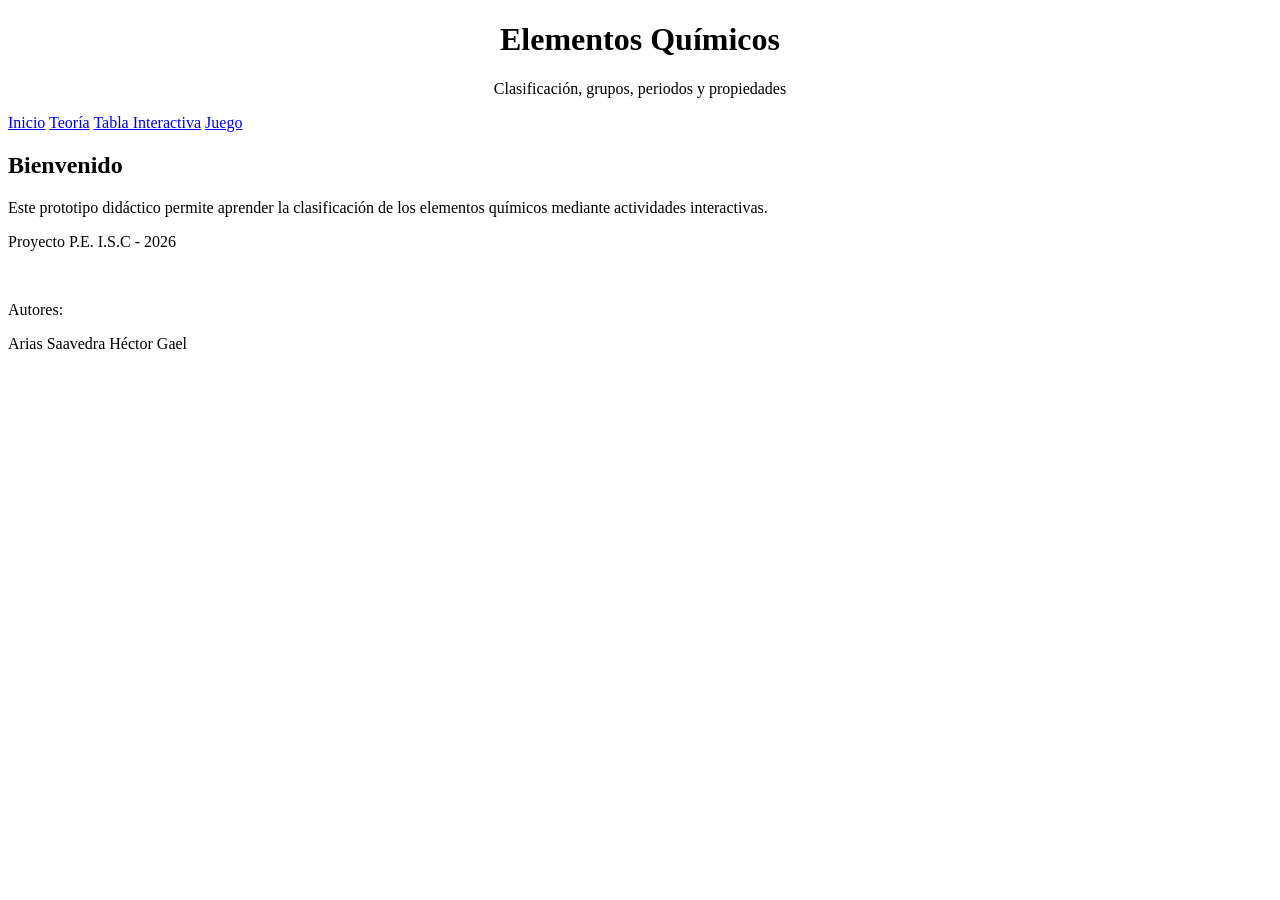
==== index.html @ b736a36b "Add files via upload" ====
<!DOCTYPE html>
<html lang="en">
<head>
    <meta charset="UTF-8">
    <meta name="viewport" content="width=device-width, initial-scale=1.0">
    <meta name="Author" content="Hector Gael Arias Saavedra">
    <meta name="Escuela" content="ITESA">

    <title>Prototipo</title>
    <link rel="stylesheet" href="css/estilos.css">
</head>
<body>
    <center>
        
            <header>
                <h1>Elementos Químicos</h1>
                <p>Clasificación, grupos, periodos y propiedades</p>
            </header>
        
    </center>
    
    

    <nav class="menu">
        <a href="#">Inicio</a>
        <a href="teoria.html">Teoría</a>
        <a href="#">Tabla Interactiva</a>
        <a href="juego.html">Juego</a>
    </nav>

    <section class="contenido">
        <h2>Bienvenido</h2>
        <p>
            Este prototipo didáctico permite aprender la clasificación
            de los elementos químicos mediante actividades interactivas.
        </p>
    </section>

    <footer>
        <p>Proyecto P.E. I.S.C - 2026</p>
        <br>
        <p>Autores:</p>
        <p>Arias Saavedra Héctor Gael</p>
        <p></p>
    </footer>

</body>
</html>
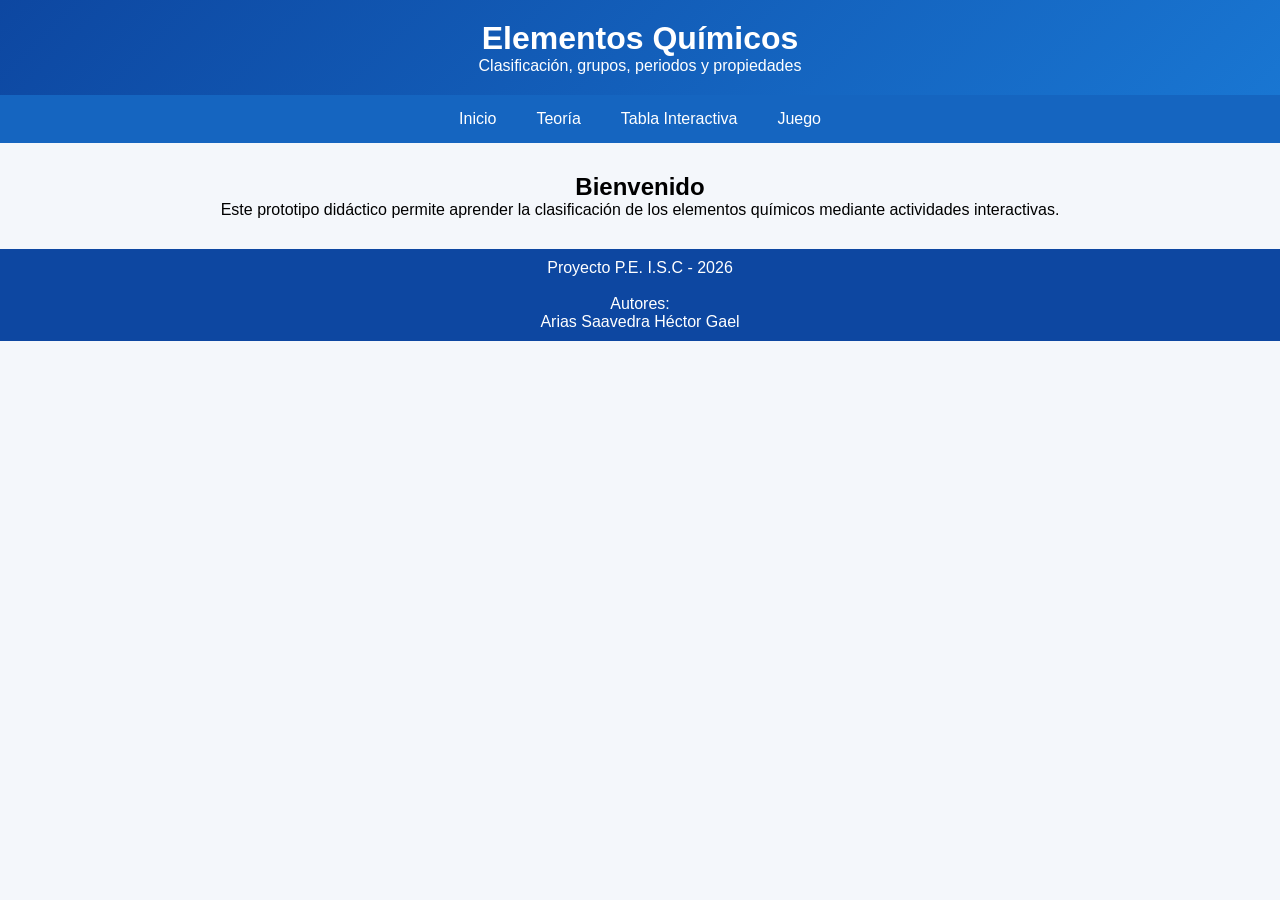
==== commit 7e0a7655: "Fix navigation link for interactive table" ====
--- a/index.html
+++ b/index.html
@@ -24,7 +24,7 @@
     <nav class="menu">
         <a href="#">Inicio</a>
         <a href="teoria.html">Teoría</a>
-        <a href="#">Tabla Interactiva</a>
+        <a href="tabla.html">Tabla Interactiva</a>
         <a href="juego.html">Juego</a>
     </nav>
 
@@ -46,3 +46,4 @@
 
 </body>
 </html>
+
--- a/css/estilos.css
+++ b/css/estilos.css
@@ -0,0 +1,143 @@
+* {
+    margin: 0;
+    padding: 0;
+    box-sizing: border-box;
+}
+
+body {
+    font-family: 'Segoe UI', sans-serif;
+    background-color: #f4f7fb;
+}
+
+/* HEADER */
+header {
+    background: linear-gradient(135deg, #0d47a1, #1976d2);
+    background-color: #1565c0;
+    color: white;
+    text-align: center;
+    padding: 20px;
+}
+
+
+
+/* MENÚ */
+.menu {
+    display: flex;
+    justify-content: center;
+    background-color: #1565c0;
+    flex-wrap: wrap;
+}
+
+.menu a {
+    color: white;
+    text-decoration: none;
+    padding: 15px 20px;
+    transition: 0.3s;
+}
+
+.menu a:hover {
+    background-color: #0d47a1;
+}
+
+/* CONTENIDO */
+.contenido {
+    padding: 30px;
+    text-align: center;
+}
+
+/* FOOTER */
+footer {
+    background-color: #0d47a1;
+    color: white;
+    text-align: center;
+    padding: 10px;
+}
+
+/* 📱 RESPONSIVE PARA CELULAR */
+@media (max-width: 768px) {
+
+    .menu {
+        flex-direction: column;
+        align-items: center;
+    }
+
+    .menu a {
+        width: 100%;
+        text-align: center;
+        border-top: 1px solid rgba(255,255,255,0.2);
+    }
+
+    header h1 {
+        font-size: 22px;
+    }
+
+    .contenido {
+        padding: 15px;
+    }
+}
+
+
+.intro {
+    padding: 20px;
+    text-align: center;
+}
+
+/* TABLA */
+.tabla-grid {
+    display: grid;
+    grid-template-columns: repeat(18, 60px);
+    grid-template-rows: repeat(7, 60px);
+    gap: 4px;
+    justify-content: center;
+}
+
+.elemento {
+    padding: 8px;
+    border-radius: 6px;
+    text-align: center;
+    font-size: 11px;
+    cursor: pointer;
+    transition: 0.3s;
+}
+
+.elemento:hover {
+    transform: scale(1.1);
+}
+
+/* COLORES POR TIPO */
+.metal-alcalinoterreo { background: #2196f3; color: white; }
+.metal-alcalino { background: #17ca52; color: white; }
+.no-metal { background: #4caf50; color: white; }
+.metaloide { background: #ffc107; color: black; }
+.gas-noble { background: #9c27b0; color: white; }
+
+/* MODAL */
+.modal {
+    display: none;
+    position: fixed;
+    width: 100%;
+    height: 100%;
+    background: rgba(0,0,0,0.6);
+    top: 0;
+    left: 0;
+}
+
+.modal-content {
+    background: white;
+    padding: 20px;
+    margin: 10% auto;
+    width: 90%;
+    max-width: 400px;
+    border-radius: 10px;
+}
+
+/* 📱 RESPONSIVE */
+@media (max-width: 768px) {
+   .tabla-grid {
+        display: grid;
+        grid-template-columns: repeat(18, 60px);
+        grid-template-rows: repeat(7, 60px);
+        gap: 4px;
+        justify-content: center;
+    }
+}
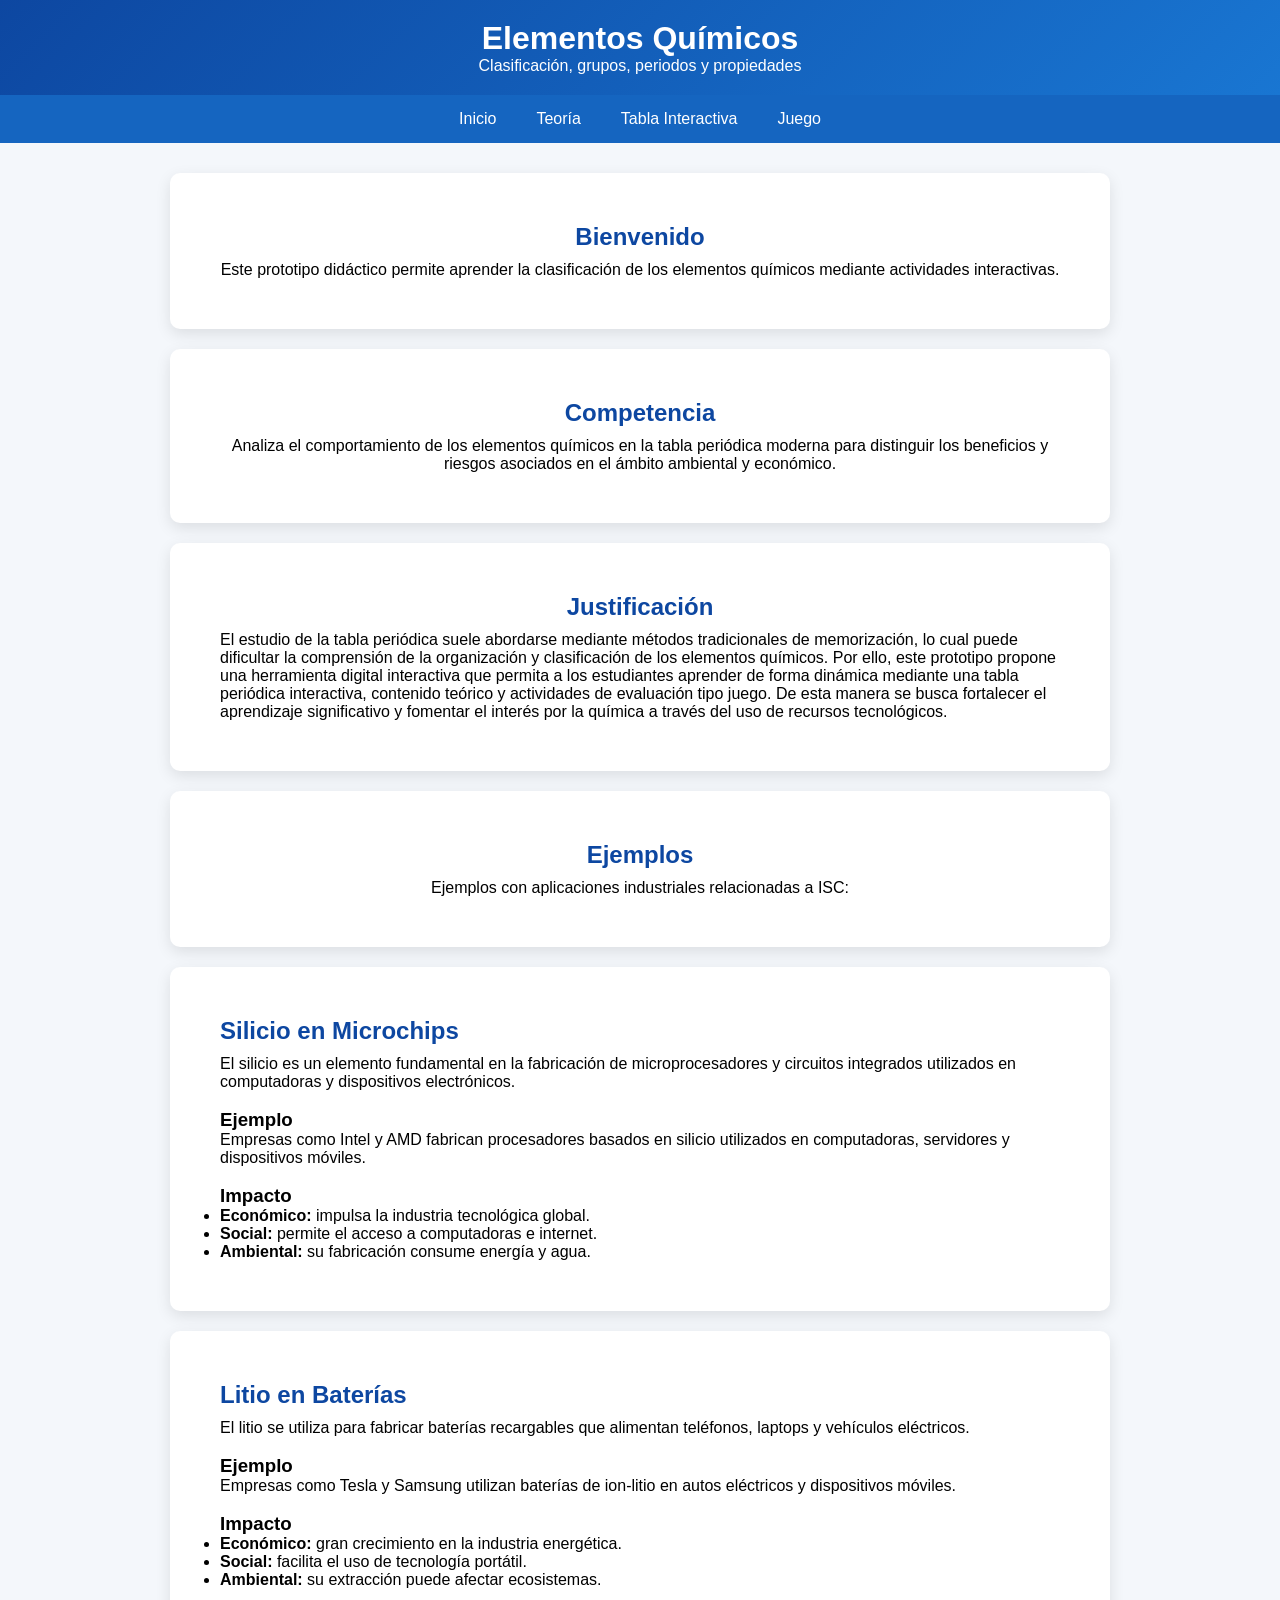
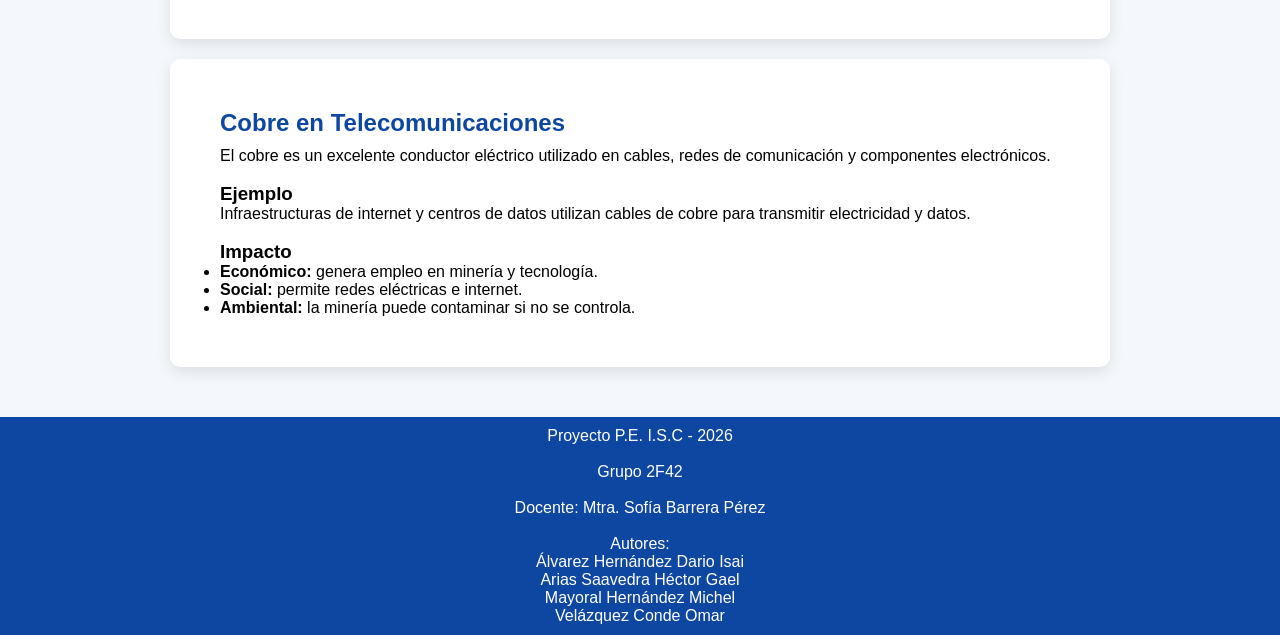
==== commit 349860bd: "Update index.html" ====
--- a/index.html
+++ b/index.html
@@ -28,22 +28,127 @@
         <a href="juego.html">Juego</a>
     </nav>
 
-    <section class="contenido">
-        <h2>Bienvenido</h2>
+<section class="teoria-container">
+        <div class="card">
+            <center>
+            <h2>Bienvenido</h2>
+            <p>
+                Este prototipo didáctico permite aprender la clasificación
+                de los elementos químicos mediante actividades interactivas.
+            </p>
+        </div>
+
+
+         <div class="card">
+            <center>
+            <h2>Competencia</h2>
+            <p>
+                Analiza el comportamiento  de los elementos  químicos en la tabla periódica moderna  para distinguir  los beneficios  y riesgos asociados en el ámbito ambiental y económico.
+            </p>
+        </div>
+
+        <div class="card">
+            <center>
+            <h2>Justificación</h2>
+            </center>
+            <p>
+            El estudio de la tabla periódica suele abordarse mediante métodos tradicionales de memorización, lo cual puede dificultar la comprensión de la organización y clasificación de los elementos químicos. Por ello, este prototipo propone una herramienta digital interactiva que permita a los estudiantes aprender de forma dinámica mediante una tabla periódica interactiva, contenido teórico y actividades de evaluación tipo juego. De esta manera se busca fortalecer el aprendizaje significativo y fomentar el interés por la química a través del uso de recursos tecnológicos.            </p>
+        </div>
+
+
+        <div class="card">
+            <center>
+            <h2>Ejemplos</h2>
+            <p>
+                Ejemplos con aplicaciones industriales relacionadas a ISC:
+            </p>
+        </div>
+
+    <div class="card">
+        <h2>Silicio en Microchips</h2>
         <p>
-            Este prototipo didáctico permite aprender la clasificación
-            de los elementos químicos mediante actividades interactivas.
-        </p>
+            El silicio es un elemento fundamental en la fabricación de
+            microprocesadores y circuitos integrados utilizados en computadoras
+            y dispositivos electrónicos.
+        </p><br>
+
+        <h3>Ejemplo</h3>
+        <p>
+            Empresas como Intel y AMD fabrican procesadores basados en silicio
+            utilizados en computadoras, servidores y dispositivos móviles.
+        </p><br>
+
+        <h3>Impacto</h3>
+        <ul>
+            <li><b>Económico:</b> impulsa la industria tecnológica global.</li>
+            <li><b>Social:</b> permite el acceso a computadoras e internet.</li>
+            <li><b>Ambiental:</b> su fabricación consume energía y agua.</li>
+        </ul>
+    </div>
+
+    <div class="card">
+        <h2>Litio en Baterías</h2>
+        <p>
+            El litio se utiliza para fabricar baterías recargables que
+            alimentan teléfonos, laptops y vehículos eléctricos.
+        </p><br>
+
+        <h3>Ejemplo</h3>
+        <p>
+            Empresas como Tesla y Samsung utilizan baterías de ion-litio
+            en autos eléctricos y dispositivos móviles.
+        </p><br>
+
+        <h3>Impacto</h3>
+        <ul>
+            <li><b>Económico:</b> gran crecimiento en la industria energética.</li>
+            <li><b>Social:</b> facilita el uso de tecnología portátil.</li>
+            <li><b>Ambiental:</b> su extracción puede afectar ecosistemas.</li>
+        </ul>
+    </div>
+
+    <div class="card">
+        
+        <h2>Cobre en Telecomunicaciones</h2>
+        <p>
+            El cobre es un excelente conductor eléctrico utilizado en
+            cables, redes de comunicación y componentes electrónicos.
+        </p><br>
+
+        <h3>Ejemplo</h3>
+        <p>
+            Infraestructuras de internet y centros de datos utilizan
+            cables de cobre para transmitir electricidad y datos.
+        </p><br>
+
+        <h3>Impacto</h3>
+        <ul>
+            <li><b>Económico:</b> genera empleo en minería y tecnología.</li>
+            <li><b>Social:</b> permite redes eléctricas e internet.</li>
+            <li><b>Ambiental:</b> la minería puede contaminar si no se controla.</li>
+        </ul>
+    </div>
+
+
+
+
     </section>
+    
 
     <footer>
         <p>Proyecto P.E. I.S.C - 2026</p>
         <br>
+        <p>Grupo 2F42</p>
+        <br>
+        <p>Docente: Mtra. Sofía Barrera Pérez</p>
+        <br>
         <p>Autores:</p>
+        <p>Álvarez Hernández Dario Isai</p>
         <p>Arias Saavedra Héctor Gael</p>
+        <p>Mayoral Hernández Michel</p>
+        <p>Velázquez Conde Omar</p>
         <p></p>
     </footer>
 
 </body>
 </html>
-
--- a/css/estilos.css
+++ b/css/estilos.css
@@ -12,13 +12,10 @@
 /* HEADER */
 header {
     background: linear-gradient(135deg, #0d47a1, #1976d2);
-    background-color: #1565c0;
     color: white;
     text-align: center;
     padding: 20px;
 }
-
-
 
 /* MENÚ */
 .menu {
@@ -53,63 +50,71 @@
     padding: 10px;
 }
 
-/* 📱 RESPONSIVE PARA CELULAR */
-@media (max-width: 768px) {
-
-    .menu {
-        flex-direction: column;
-        align-items: center;
-    }
-
-    .menu a {
-        width: 100%;
-        text-align: center;
-        border-top: 1px solid rgba(255,255,255,0.2);
-    }
-
-    header h1 {
-        font-size: 22px;
-    }
-
-    .contenido {
-        padding: 15px;
-    }
-}
-
-
 .intro {
     padding: 20px;
     text-align: center;
 }
 
-/* TABLA */
+/* TABLA PERIÓDICA */
+
+/* Contenedor con scroll horizontal */
+.tabla-contenedor {
+    width: 100%;
+    overflow-x: auto;
+    padding: 20px 0;
+}
+
+/* Mantener forma real SIEMPRE */
 .tabla-grid {
     display: grid;
-    grid-template-columns: repeat(18, 60px);
-    grid-template-rows: repeat(7, 60px);
-    gap: 4px;
-    justify-content: center;
-}
-
+    grid-template-columns: 40px repeat(18, 70px);
+    grid-template-rows: 40px repeat(7, 70px) 30px repeat(2, 70px);
+    gap: 6px;
+    min-width: 1300px;
+    justify-content: start;
+}
+
+
+/* Elementos */
 .elemento {
-    padding: 8px;
-    border-radius: 6px;
-    text-align: center;
-    font-size: 11px;
+    padding: 6px;
+    border-radius: 8px;
+    text-align: center;
+    font-size: 12px;
     cursor: pointer;
     transition: 0.3s;
+    display: flex;
+    flex-direction: column;
+    justify-content: center;
 }
 
 .elemento:hover {
-    transform: scale(1.1);
+    transform: scale(1.08);
 }
 
 /* COLORES POR TIPO */
-.metal-alcalinoterreo { background: #2196f3; color: white; }
-.metal-alcalino { background: #17ca52; color: white; }
-.no-metal { background: #4caf50; color: white; }
-.metaloide { background: #ffc107; color: black; }
-.gas-noble { background: #9c27b0; color: white; }
+/*Parar teoria*/
+.metal{ background: green; color: white;}
+.no-metal { background: #ed6928; color: rgb(0, 0, 0); }
+.metaloide { background: #af2828; color: white }
+
+
+
+
+
+/*Para la tabla*/
+
+.metal-alcalino { background: #110747; color: white; }
+.metal-alcalinoterreo { background: #c18e37; color: black; }
+/*semimetales { background: #13b83f; color: white; }*/
+.otros-metales{ background: #4d2c65; color: white;}
+.metal-transicion{ background: #4946e4; color: white;}
+.lantanidos{ background: #4ccdbe; color: black;}
+.actinidos{ background: #2e6b38cd; color: white;}
+/*metaloides { background: #13b83f; color: white; }*/
+.halogenos{ background: rgb(42, 120, 54); color: rgb(255, 255, 255);}
+.gas-noble { background: #d22487; color: white; }
+
 
 /* MODAL */
 .modal {
@@ -129,15 +134,443 @@
     width: 90%;
     max-width: 400px;
     border-radius: 10px;
-}
-
-/* 📱 RESPONSIVE */
+    cursor: default;
+}
+
+
+/*Para teoria*/
+
+.teoria-container {
+    padding: 30px;
+    max-width: 1000px;
+    margin: auto;
+}
+
+.card {
+    background: white;
+    padding: 50px;
+    margin-bottom: 20px;
+    border-radius: 10px;
+    box-shadow: 0 5px 15px rgba(0,0,0,0.1);
+}
+
+.card h2 {
+    margin-bottom: 10px;
+    color: #0d47a1;
+}
+
+.clasificacion-grid {
+    display: grid;
+    grid-template-columns: repeat(auto-fit, minmax(200px, 1fr));
+    gap: 15px;
+    margin-top: 15px;
+}
+
+.tipo {
+    padding: 15px;
+    border-radius: 8px;
+    color: white;
+}
+
+.btn {
+    display: inline-block;
+    margin-top: 15px;
+    padding: 10px 20px;
+    background-color: #1565c0;
+    color: white;
+    text-decoration: none;
+    border-radius: 5px;
+    transition: 0.3s;
+}
+
+.btn:hover {
+    background-color: #0d47a1;
+}
+
+.finalizar {
+    text-align: center;
+}
+
+
+
+/*Juego */
+
+
+
+
+/* ================= JUEGO ================= */
+
+.juego-container {
+    width: 100%;
+    max-width: 750px;          /* MISMO tamaño para trivia y memorama */
+    margin: 30px auto;
+    padding: 20px;
+}
+
+/* Eliminamos tamaños fijos que rompían el diseño */
+/* BORRAR cualquier width/height fijo anterior */
+
+/* ================= PANTALLAS ================= */
+
+.pantalla-inicio,
+.pantalla-juego {
+    background: white;
+    padding: 25px;
+    border-radius: 15px;
+    box-shadow: 0 8px 20px rgba(0,0,0,0.15);
+    text-align: center;
+}
+
+/* ================= BOTONES ================= */
+
+.btn-principal {
+    padding: 12px 20px;
+    border: none;
+    border-radius: 8px;
+    background: linear-gradient(135deg, #1565c0, #42a5f5);
+    color: white;
+    font-size: 16px;
+    cursor: pointer;
+    transition: 0.3s;
+}
+
+.btn-principal:hover {
+    transform: scale(1.05);
+}
+
+/* ================= OPCIONES TRIVIA ================= */
+
+.opciones button {
+    display: block;
+    width: 100%;
+    margin: 10px 0;
+    padding: 12px;
+    border: none;
+    border-radius: 8px;
+    background-color: #e3f2fd;
+    cursor: pointer;
+    transition: 0.3s;
+    font-size: 15px;
+}
+
+.opciones button:hover {
+    background-color: #bbdefb;
+}
+
+/* ================= ESTADOS ================= */
+
+.correcta {
+    background-color: #4caf50 !important;
+    color: white;
+    animation: animCorrecta 0.4s ease;
+}
+
+.incorrecta {
+    background-color: #e53935 !important;
+    color: white;
+    animation: animIncorrecta 0.4s ease;
+}
+
+@keyframes animCorrecta {
+    0% { transform: scale(1); }
+    50% { transform: scale(1.08); }
+    100% { transform: scale(1); }
+}
+
+@keyframes animIncorrecta {
+    0% { transform: translateX(0); }
+    25% { transform: translateX(-5px); }
+    50% { transform: translateX(5px); }
+    75% { transform: translateX(-5px); }
+    100% { transform: translateX(0); }
+}
+
+/* ================= BARRA PROGRESO ================= */
+
+.barra-contenedor {
+    width: 100%;
+    height: 12px;
+    background: #e0e0e0;
+    border-radius: 10px;
+    margin-bottom: 15px;
+    overflow: hidden;
+}
+
+.barra-progreso {
+    height: 100%;
+    width: 0%;
+    background: linear-gradient(90deg, #42a5f5, #1565c0);
+    transition: width 0.4s ease;
+}
+
+.contador {
+    font-size: 14px;
+    margin-bottom: 10px;
+    color: #555;
+}
+
+.oculto {
+    display: none;
+}
+
+/* ============================= */
+/* MEMORAMA */
+/* ============================= */
+
+.tablero {
+    display: grid;
+    grid-template-columns: repeat(auto-fit, minmax(120px, 1fr));
+    gap: 15px;
+    margin: 30px auto;
+    width: 100%;
+}
+
+/* ================= CARTA ================= */
+
+.carta {
+    width: 100%;
+    aspect-ratio: 4 / 5;   /* mantiene proporción adaptable */
+    background: #e3f2fd;
+    border-radius: 12px;
+    display: flex;
+    align-items: center;
+    justify-content: center;
+    text-align: center;
+    cursor: pointer;
+    font-weight: 500;
+    transition: transform 0.2s ease, background 0.3s ease;
+    box-shadow: 0 4px 10px rgba(0,0,0,0.1);
+    overflow: hidden;
+    padding: 10px;
+}
+
+/* Contenido interno */
+.carta-contenido {
+    display: flex;
+    flex-direction: column;
+    align-items: center;
+    justify-content: center;
+    gap: 6px;
+    text-align: center;
+    width: 100%;
+}
+
+.grupo-periodo {
+    font-size: 12px;
+    margin-top: 4px;
+    line-height: 1.3;
+}
+
+/* Hover solo en desktop */
+@media (min-width: 769px) {
+    .carta:hover {
+        transform: scale(1.05);
+    }
+}
+
+/* Estados memorama */
+
+.carta.volteada {
+    background: white;
+}
+
+.carta.correcta {
+    background-color: #4caf50 !important;
+    color: white;
+}
+
+.carta.incorrecta {
+    background-color: #e53935 !important;
+    color: white;
+}
+
+
+/*Arrastrar*/
+
+
+
+/* ============================= */
+/* CLASIFICACIÓN */
+/* ============================= */
+
+.zona-elementos {
+    display: flex;
+    flex-wrap: wrap;
+    justify-content: center;
+    gap: 10px;
+    margin-bottom: 25px;
+}
+
+.elemento-draggable{
+    width:95px;
+    min-height:75px;
+
+    display:flex;
+    flex-direction:column;
+    justify-content:center;
+    align-items:center;
+
+    padding:6px;
+
+    background:#2f8c79;
+    color:white;
+
+    border-radius:10px;
+
+    font-size:14px;
+    text-align:center;
+
+    cursor:grab;
+
+    box-shadow:0 3px 8px rgba(0,0,0,0.2);
+}
+
+.zonas-clasificacion{
+
+    display: grid;
+
+    grid-template-columns: repeat(auto-fit, minmax(160px,1fr));
+
+    gap: 15px;
+
+    margin-top: 20px;
+
+}
+
+.zona {
+
+    min-height: 120px;
+    padding: 10px;
+
+    display: flex;
+    flex-wrap: wrap;
+    gap: 8px;
+    justify-content: center;
+    align-items: flex-start;
+
+    border: 2px dashed #999;
+    border-radius: 10px;
+}
+
+.zona.correcta-zona {
+    background: #c8e6c9;
+    border-color: #4caf50;
+}
+
+.zona.incorrecta-zona {
+    background: #ffcdd2;
+    border-color: #e53935;
+}
+
+.elemento-correcto {
+    background: #cfcfcf;
+    color: #333;
+    border: 2px solid #999;
+    cursor: default;
+    opacity: 0.8;
+}
+
+
+
+/* ========================= */
+/* RESPONSIVE */
+/* ========================= */
+
 @media (max-width: 768px) {
-   .tabla-grid {
-        display: grid;
-        grid-template-columns: repeat(18, 60px);
-        grid-template-rows: repeat(7, 60px);
-        gap: 4px;
-        justify-content: center;
-    }
-}+
+    .menu {
+        flex-direction: column;
+        align-items: center;
+    }
+
+    .menu a {
+        width: 100%;
+        text-align: center;
+        border-top: 1px solid rgba(255,255,255,0.2);
+    }
+
+    header h1 {
+        font-size: 22px;
+    }
+
+    .contenido {
+        padding: 15px;
+    }
+
+
+    .pantalla-inicio,
+    .pantalla-juego {
+        padding: 18px;
+    }
+
+    .opciones button {
+        font-size: 14px;
+    }
+      /*--------------*/
+     /*Para memorama */
+    /*---------- ---*/
+   .juego-container {
+        max-width: 95%;
+        padding: 15px;
+    }
+
+    .tablero {
+        grid-template-columns: repeat(2, 120px); /* ancho fijo */
+        justify-content: center;               /* centra columnas */
+    }
+
+    .carta {
+        aspect-ratio: 4 / 5;
+    }
+
+    .grupo-periodo {
+        font-size: 11px;
+    }
+  
+
+#juegoClasificacion{
+    padding:10px;
+}
+
+
+/* ELEMENTOS ARRASTRABLES */
+
+#elementosArrastrables{
+    display:flex;
+    flex-wrap:wrap;
+    justify-content:center;
+    gap:10px;
+}
+
+
+/* TARJETAS DE ELEMENTOS */
+
+
+
+
+/* ZONAS */
+
+.zonas-clasificacion{
+    display:grid;
+    grid-template-columns:repeat(2,1fr);
+    gap:10px;
+    margin-top:20px;
+}
+
+.zona{
+    min-height:90px;
+    padding:8px;
+
+    border:2px dashed #999;
+    border-radius:10px;
+
+    text-align:center;
+    font-size:13px;
+}
+
+.img1{
+    width: 250px;
+    height: 100px;
+}
+  
+}
